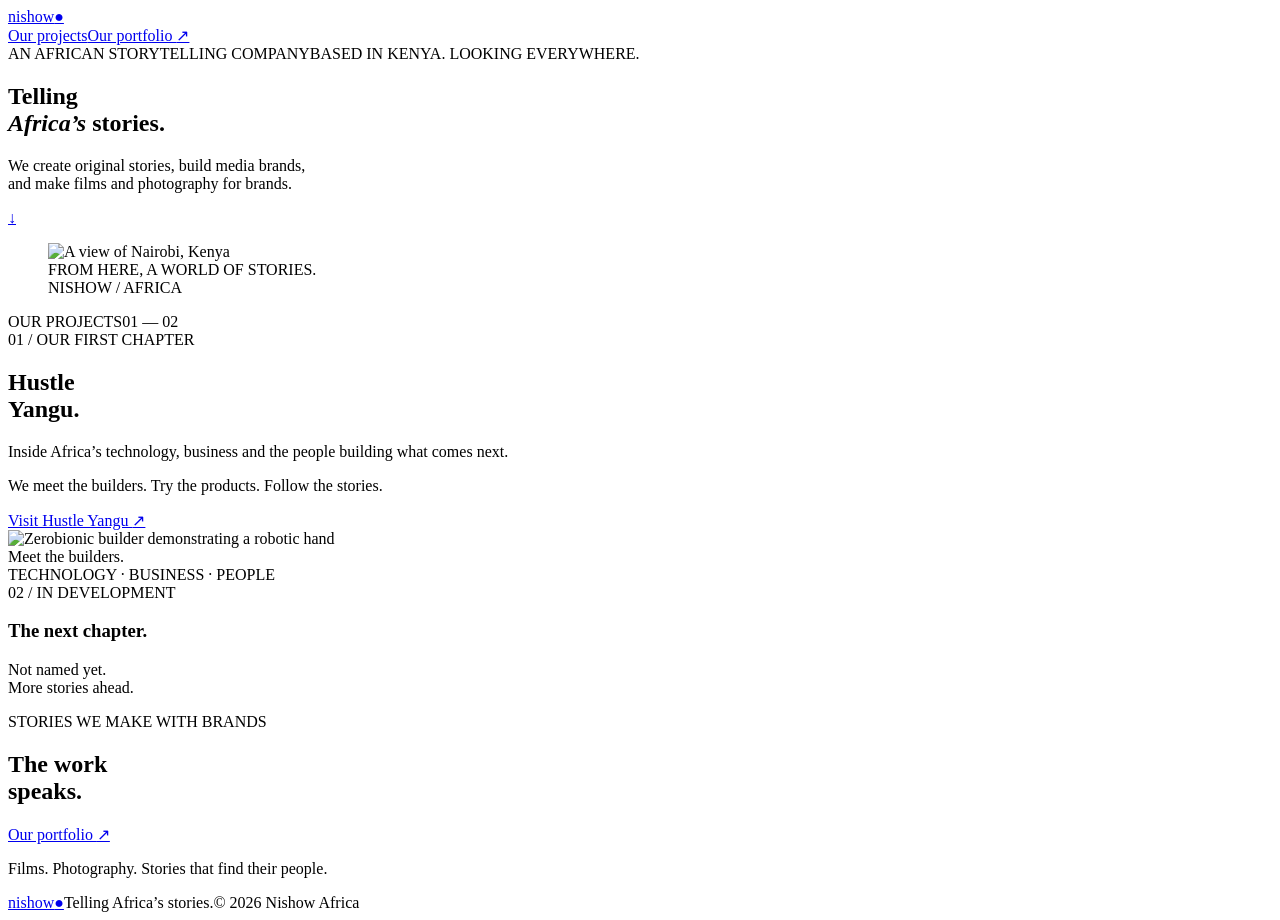
==== index.html @ 60943554 "Add Nishow Africa website" ====
<!doctype html><html lang="en"><head><meta charset="UTF-8"><meta name="viewport" content="width=device-width,initial-scale=1"><title>Nishow — Telling Africa’s stories</title><meta name="description" content="Nishow is an African storytelling company. Home of Hustle Yangu. Original stories, films and photography."><link rel="stylesheet" href="/style.css"></head><body><header><a class="wordmark" href="/" aria-label="Nishow home">nishow<span class="orange">●</span></a><nav aria-label="Main navigation"><a href="#projects">Our projects</a><a href="/portfolio.html">Our portfolio <span>↗</span></a></nav></header><main><section class="hero"><div class="eyebrow"><span>AN AFRICAN STORYTELLING COMPANY</span><span>BASED IN KENYA. LOOKING EVERYWHERE.</span></div><h1>Telling<br><em>Africa’s</em> stories<span class="orange">.</span></h1><div class="hero-bottom"><p>We create original stories, build media brands,<br class="desktop"> and make films and photography for brands.</p><a class="circle-link" href="#projects" aria-label="Explore our projects">↓</a></div><figure class="hero-image"><img src="/assets/nairobi.jpg" alt="A view of Nairobi, Kenya"><figcaption>FROM HERE, A WORLD OF STORIES.</figcaption><span class="frame-label">NISHOW / AFRICA</span></figure></section><section id="projects" class="projects"><div class="section-top"><span class="eyebrow">OUR PROJECTS</span><span class="eyebrow">01 — 02</span></div><article class="flagship"><div class="project-copy"><span class="eyebrow">01 / OUR FIRST CHAPTER</span><h2>Hustle<br>Yangu<span class="orange">.</span></h2><p>Inside Africa’s technology, business and the people building what comes next.</p><p class="subcopy">We meet the builders. Try the products. Follow the stories.</p><a class="text-link" href="https://hustleyangu.com/" target="_blank" rel="noopener noreferrer">Visit Hustle Yangu <span>↗</span></a></div><div class="project-image"><img src="/assets/hardware.jpg" alt="Zerobionic builder demonstrating a robotic hand" loading="lazy"><div class="image-title">Meet the builders.</div><span class="image-tag">TECHNOLOGY · BUSINESS · PEOPLE</span></div></article><article class="next-project"><span class="eyebrow">02 / IN DEVELOPMENT</span><h3>The next chapter.</h3><p>Not named yet.<br>More stories ahead.</p></article></section><section class="portfolio-callout"><span class="eyebrow">STORIES WE MAKE WITH BRANDS</span><div><h2>The work<br>speaks.</h2><a class="pill" href="/portfolio.html">Our portfolio <span>↗</span></a></div><p>Films. Photography. Stories that find their people.</p></section></main><footer><a class="wordmark" href="/">nishow<span class="orange">●</span></a><span>Telling Africa’s stories.</span><span>© 2026 Nishow Africa</span></footer></body></html>
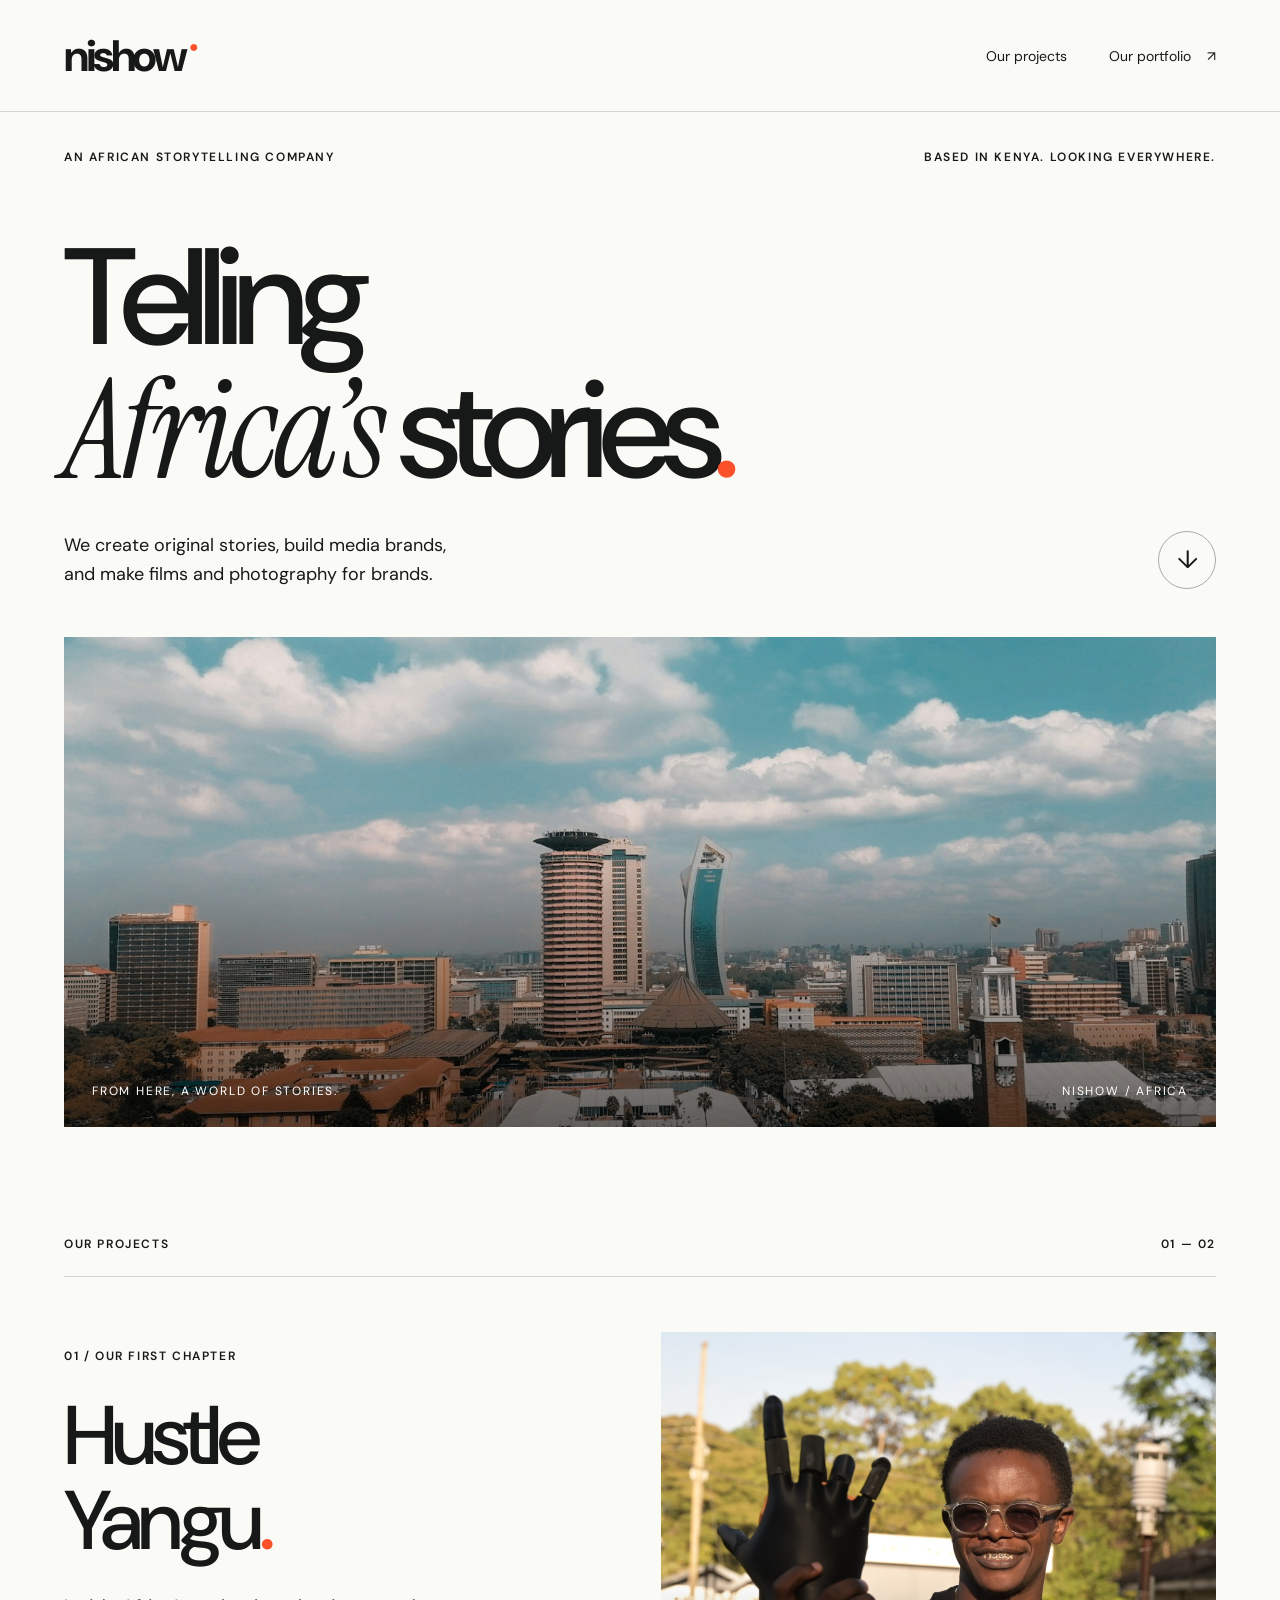
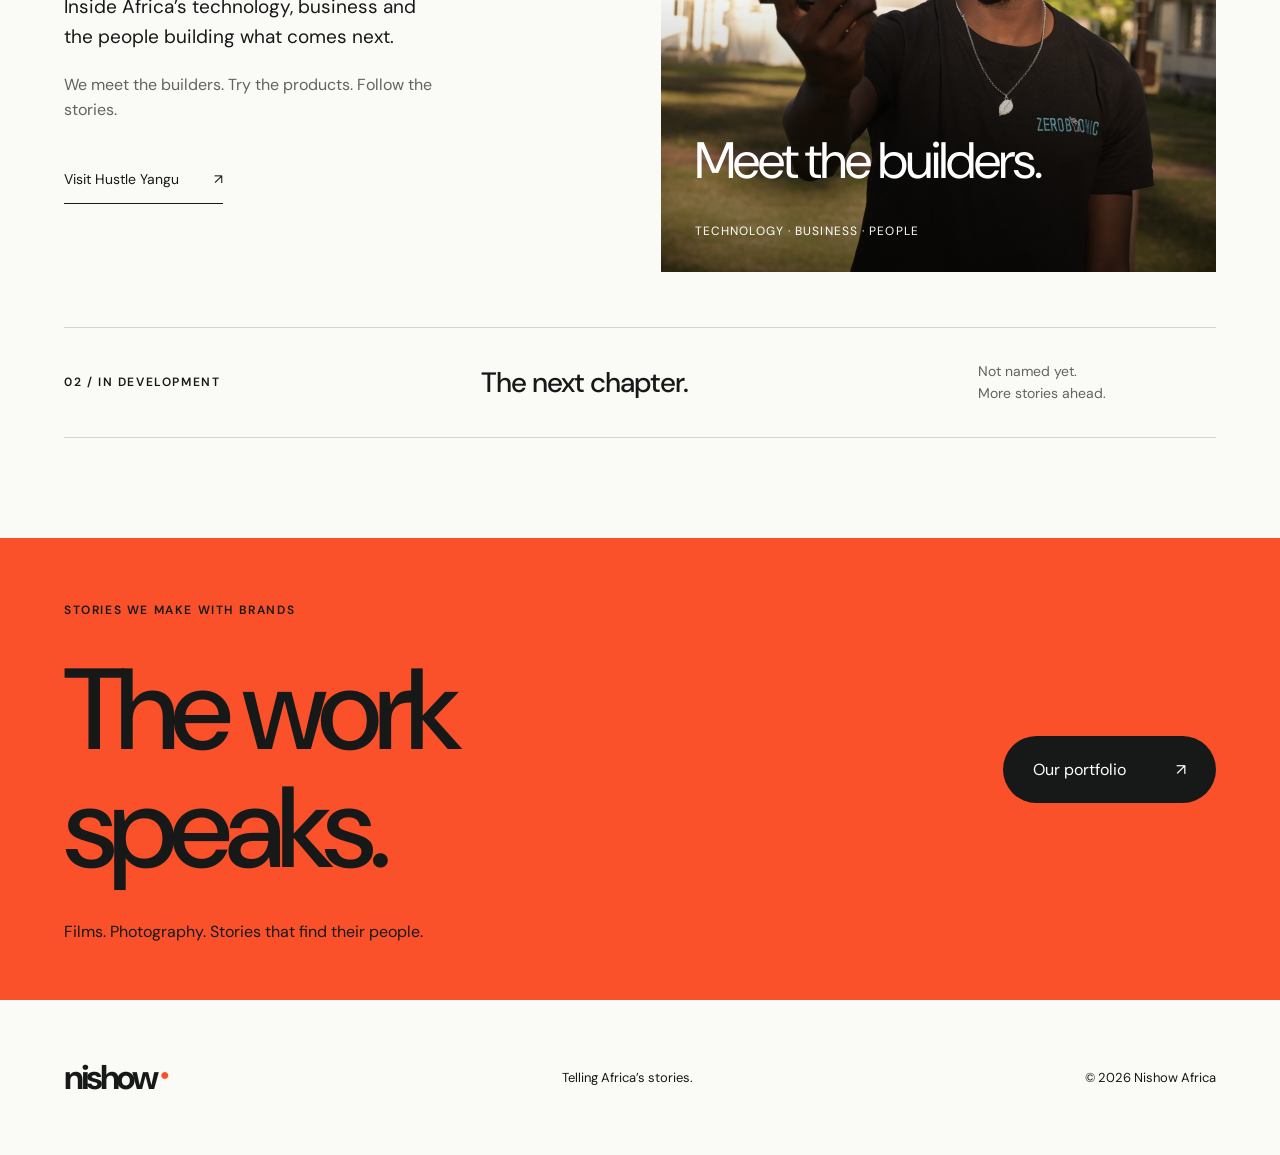
==== commit eb2fd1ab: "Deploy Nishow Africa website" ====
--- a/index.html
+++ b/index.html
@@ -1 +1 @@
-<!doctype html><html lang="en"><head><meta charset="UTF-8"><meta name="viewport" content="width=device-width,initial-scale=1"><title>Nishow — Telling Africa’s stories</title><meta name="description" content="Nishow is an African storytelling company. Home of Hustle Yangu. Original stories, films and photography."><link rel="stylesheet" href="/style.css"></head><body><header><a class="wordmark" href="/" aria-label="Nishow home">nishow<span class="orange">●</span></a><nav aria-label="Main navigation"><a href="#projects">Our projects</a><a href="/portfolio.html">Our portfolio <span>↗</span></a></nav></header><main><section class="hero"><div class="eyebrow"><span>AN AFRICAN STORYTELLING COMPANY</span><span>BASED IN KENYA. LOOKING EVERYWHERE.</span></div><h1>Telling<br><em>Africa’s</em> stories<span class="orange">.</span></h1><div class="hero-bottom"><p>We create original stories, build media brands,<br class="desktop"> and make films and photography for brands.</p><a class="circle-link" href="#projects" aria-label="Explore our projects">↓</a></div><figure class="hero-image"><img src="/assets/nairobi.jpg" alt="A view of Nairobi, Kenya"><figcaption>FROM HERE, A WORLD OF STORIES.</figcaption><span class="frame-label">NISHOW / AFRICA</span></figure></section><section id="projects" class="projects"><div class="section-top"><span class="eyebrow">OUR PROJECTS</span><span class="eyebrow">01 — 02</span></div><article class="flagship"><div class="project-copy"><span class="eyebrow">01 / OUR FIRST CHAPTER</span><h2>Hustle<br>Yangu<span class="orange">.</span></h2><p>Inside Africa’s technology, business and the people building what comes next.</p><p class="subcopy">We meet the builders. Try the products. Follow the stories.</p><a class="text-link" href="https://hustleyangu.com/" target="_blank" rel="noopener noreferrer">Visit Hustle Yangu <span>↗</span></a></div><div class="project-image"><img src="/assets/hardware.jpg" alt="Zerobionic builder demonstrating a robotic hand" loading="lazy"><div class="image-title">Meet the builders.</div><span class="image-tag">TECHNOLOGY · BUSINESS · PEOPLE</span></div></article><article class="next-project"><span class="eyebrow">02 / IN DEVELOPMENT</span><h3>The next chapter.</h3><p>Not named yet.<br>More stories ahead.</p></article></section><section class="portfolio-callout"><span class="eyebrow">STORIES WE MAKE WITH BRANDS</span><div><h2>The work<br>speaks.</h2><a class="pill" href="/portfolio.html">Our portfolio <span>↗</span></a></div><p>Films. Photography. Stories that find their people.</p></section></main><footer><a class="wordmark" href="/">nishow<span class="orange">●</span></a><span>Telling Africa’s stories.</span><span>© 2026 Nishow Africa</span></footer></body></html>
+<!doctype html><html lang="en"><head><meta charset="UTF-8"><meta name="viewport" content="width=device-width,initial-scale=1"><title>Nishow — Telling Africa’s stories</title><meta name="description" content="Nishow is an African storytelling company. Home of Hustle Yangu. Original stories, films and photography."><link rel="stylesheet" href="./style.css"></head><body><header><a class="wordmark" href="./" aria-label="Nishow home">nishow<span class="orange">●</span></a><nav aria-label="Main navigation"><a href="#projects">Our projects</a><a href="./portfolio.html">Our portfolio <span>↗</span></a></nav></header><main><section class="hero"><div class="eyebrow"><span>AN AFRICAN STORYTELLING COMPANY</span><span>BASED IN KENYA. LOOKING EVERYWHERE.</span></div><h1>Telling<br><em>Africa’s</em> stories<span class="orange">.</span></h1><div class="hero-bottom"><p>We create original stories, build media brands,<br class="desktop"> and make films and photography for brands.</p><a class="circle-link" href="#projects" aria-label="Explore our projects">↓</a></div><figure class="hero-image"><img src="./assets/nairobi.jpg" alt="A view of Nairobi, Kenya"><figcaption>FROM HERE, A WORLD OF STORIES.</figcaption><span class="frame-label">NISHOW / AFRICA</span></figure></section><section id="projects" class="projects"><div class="section-top"><span class="eyebrow">OUR PROJECTS</span><span class="eyebrow">01 — 02</span></div><article class="flagship"><div class="project-copy"><span class="eyebrow">01 / OUR FIRST CHAPTER</span><h2>Hustle<br>Yangu<span class="orange">.</span></h2><p>Inside Africa’s technology, business and the people building what comes next.</p><p class="subcopy">We meet the builders. Try the products. Follow the stories.</p><a class="text-link" href="https://hustleyangu.com/" target="_blank" rel="noopener noreferrer">Visit Hustle Yangu <span>↗</span></a></div><div class="project-image"><img src="./assets/hardware.jpg" alt="Zerobionic builder demonstrating a robotic hand" loading="lazy"><div class="image-title">Meet the builders.</div><span class="image-tag">TECHNOLOGY · BUSINESS · PEOPLE</span></div></article><article class="next-project"><span class="eyebrow">02 / IN DEVELOPMENT</span><h3>The next chapter.</h3><p>Not named yet.<br>More stories ahead.</p></article></section><section class="portfolio-callout"><span class="eyebrow">STORIES WE MAKE WITH BRANDS</span><div><h2>The work<br>speaks.</h2><a class="pill" href="./portfolio.html">Our portfolio <span>↗</span></a></div><p>Films. Photography. Stories that find their people.</p></section></main><footer><a class="wordmark" href="./">nishow<span class="orange">●</span></a><span>Telling Africa’s stories.</span><span>© 2026 Nishow Africa</span></footer></body></html>
--- a/style.css
+++ b/style.css
@@ -0,0 +1,4 @@
+@import url('https://fonts.googleapis.com/css2?family=DM+Sans:wght@400;500;600;700&family=Instrument+Serif:ital@0;1&display=swap');
+:root{--paper:#fafaf7;--ink:#171918;--orange:#fa512b;--muted:#62645f;--line:#d5d6d0}*{box-sizing:border-box}html{scroll-behavior:smooth;scroll-padding-top:30px}body{margin:0;background:var(--paper);color:var(--ink);font-family:'DM Sans',Arial,sans-serif;font-size:16px}a{color:inherit;text-decoration:none}button,input{font:inherit}a,button{-webkit-tap-highlight-color:transparent}a:focus-visible,button:focus-visible,input:focus-visible{outline:3px solid var(--orange);outline-offset:6px}header{height:112px;padding:0 5%;display:flex;align-items:center;justify-content:space-between;border-bottom:1px solid var(--line)}.wordmark{font-size:44px;letter-spacing:-3.5px;font-weight:700}.wordmark span{font-size:16px;vertical-align:top;letter-spacing:0;display:inline-block;margin:9px 0 0 5px}nav{display:flex;gap:42px;font-size:14px}nav a:hover,.text-link:hover{color:var(--orange)}nav span{margin-left:12px}.hero,.projects{padding:36px 5% 0}.eyebrow{font-size:12px;font-weight:600;letter-spacing:1.6px;line-height:1.6}.hero>.eyebrow{display:flex;justify-content:space-between}h1{font-size:clamp(72px,10.7vw,164px);font-weight:500;letter-spacing:-.075em;line-height:.97;margin:64px 0 34px}h1 em{font-family:'Instrument Serif',Georgia,serif;font-weight:400;letter-spacing:-.035em}.orange{color:var(--orange)}.hero-bottom{display:flex;justify-content:space-between;align-items:center;margin-bottom:48px}p{line-height:1.6}.hero-bottom p{font-size:18px;margin:0}.circle-link{border:1px solid #a9aca6;width:58px;height:58px;border-radius:100%;display:grid;place-items:center;font-size:25px;transition:background .2s}.circle-link:hover{background:var(--orange)}figure{margin:0}.hero-image{height:490px;position:relative;overflow:hidden;background:#303833}.hero-image img,.project-image img{width:100%;height:100%;object-fit:cover}.hero-image:after,.project-image:after{content:'';position:absolute;inset:0;background:linear-gradient(transparent 45%,#0009)}figcaption,.frame-label{position:absolute;z-index:1;bottom:28px;color:white;font-size:12px;letter-spacing:1.8px}figcaption{left:28px}.frame-label{right:28px}.projects{padding-top:108px;padding-bottom:100px}.section-top{display:flex;justify-content:space-between;border-bottom:1px solid var(--line);padding-bottom:22px}.flagship{display:grid;grid-template-columns:1fr 1.1fr;gap:8%;padding:55px 0}.project-copy{padding-top:12px}h2{font-weight:500;font-size:clamp(56px,6.5vw,100px);letter-spacing:-.06em;line-height:1.02;margin:28px 0}.project-copy p{max-width:380px;font-size:19px}.project-copy .subcopy{color:var(--muted);font-size:16px}.text-link{display:inline-flex;gap:35px;border-bottom:1px solid currentColor;padding:15px 0;font-size:14px;margin-top:16px}.project-image{min-height:540px;position:relative;background:#303833;overflow:hidden}.image-title{position:absolute;z-index:1;bottom:84px;left:34px;color:white;font-size:clamp(35px,4vw,62px);line-height:1.05;letter-spacing:-2px}.image-tag{position:absolute;z-index:1;bottom:33px;left:34px;color:white;font-size:12px;letter-spacing:1.1px}.next-project{border-top:1px solid var(--line);border-bottom:1px solid var(--line);display:grid;grid-template-columns:1fr 1.2fr .6fr;align-items:center;padding:32px 0;gap:20px}.next-project h3{font-size:28px;letter-spacing:-1px;font-weight:500;margin:0}.next-project p{color:var(--muted);font-size:14px;margin:0}.portfolio-callout{background:var(--orange);padding:60px 5% 55px}.portfolio-callout>div{display:flex;align-items:center;justify-content:space-between}.portfolio-callout h2{font-size:clamp(70px,9vw,140px);margin:32px 0}.pill{display:inline-flex;align-items:center;gap:50px;padding:23px 30px;background:var(--ink);color:white;border-radius:60px}.pill:hover{background:#30332f}.portfolio-callout>p{margin:0}footer{padding:55px 5%;display:flex;align-items:center;justify-content:space-between}footer>span{font-size:13px}footer .wordmark{font-size:34px}.portfolio-head{padding:70px 5% 45px}.portfolio-head h1{margin:28px 0;font-size:clamp(65px,9vw,135px)}.portfolio-head p{max-width:520px;color:var(--muted)}.portfolio-section{padding:30px 5% 65px}.portfolio-section h2{font-size:36px;margin:15px 0}.gallery{position:relative;margin-top:25px;background:#171918}.gallery img{width:100%;height:65vh;min-height:300px;max-height:720px;object-fit:contain;display:block}.gallery-bottom{background:var(--ink);color:white;padding:24px;display:flex;justify-content:space-between;align-items:center;gap:20px}.gallery-bottom p{margin:0;font-size:14px}.gallery-controls{display:flex;align-items:center;gap:20px}.gallery-controls button{border:1px solid #777;background:transparent;color:white;border-radius:50%;height:46px;width:46px;cursor:pointer;font-size:22px}.gallery-controls button:hover{background:var(--orange)}.sample-note{font-size:13px;color:var(--muted);margin-top:15px}.sample-note a{text-decoration:underline}.video-area{border-top:1px solid var(--line)}.embed-form{display:flex;gap:12px;margin:25px 0 10px}.embed-form input{min-width:0;flex:1;padding:17px;border:1px solid #aaa;background:transparent;border-radius:0}.embed-form button{border:0;background:var(--ink);color:white;padding:16px 24px;cursor:pointer}.embed-form button:hover{background:#383b36}.embed-stage{background:#e9eae5;min-height:240px;padding:40px;display:flex;flex-direction:column;align-items:center;justify-content:center;margin-top:24px}.embed-stage iframe{border:0;max-width:100%;background:white}.embed-stage .wide{width:100%;aspect-ratio:16/9}.embed-stage .portrait{width:390px;height:700px;max-height:80vh}.embed-stage .post{width:550px;height:700px;max-height:80vh}.embed-stage .empty{text-align:center;max-width:430px}.embed-stage .empty b{font-size:25px;font-weight:500}.embed-stage .empty p{color:var(--muted)}.source-link{margin-top:20px;font-size:14px;text-decoration:underline}.error{color:#ad281b;font-size:14px;min-height:22px}.back-link{font-size:14px}.back-link:hover{text-decoration:underline}@media(min-width:1500px){body{max-width:1800px;margin:auto}}@media(max-width:760px){header{height:85px}.wordmark{font-size:36px}nav{gap:20px;font-size:13px}.hero>.eyebrow span:last-child{display:none}.hero{padding-top:28px}h1{font-size:clamp(62px,13.5vw,100px);margin:45px 0 30px}.hero-bottom p{font-size:16px;max-width:78%}.desktop{display:none}.circle-link{width:44px;height:44px;flex-shrink:0}.hero-image{height:350px}.frame-label{display:none}figcaption{left:18px;font-size:11px}.projects{padding-top:65px;padding-bottom:65px}.flagship{grid-template-columns:1fr;gap:30px;padding:32px 0}.project-copy h2{font-size:65px}.project-copy p{max-width:450px}.project-image{height:430px;min-height:0}.image-title{font-size:48px}.next-project{grid-template-columns:1fr;gap:15px;padding:30px 0}.next-project p br{display:none}.portfolio-callout{padding-top:42px}.portfolio-callout>div{align-items:flex-start;flex-direction:column;gap:5px}.portfolio-callout .pill{margin-bottom:30px;padding:19px 25px}footer{flex-wrap:wrap;gap:25px}footer>span:last-child{width:100%}.portfolio-head{padding-top:45px}.gallery img{height:45vh;min-height:240px}.gallery-bottom{padding:18px;align-items:flex-start;flex-direction:column}.gallery-controls{align-self:flex-end}.embed-form{flex-direction:column}.embed-stage{padding:15px}.portfolio-section{padding-bottom:40px}}@media(prefers-reduced-motion:reduce){html{scroll-behavior:auto}*{transition:none!important}}
+/* Portfolio: a moving contact sheet and generous, platform-native players. */
+.project-image img{object-position:60% center}.portfolio-page{--paper:#171819;--ink:#f4f4f0;--muted:#a4a6a8;--line:#37383a}.portfolio-page header{border-color:var(--line)}.portfolio-heading{display:flex;align-items:flex-end;justify-content:space-between;gap:35px}.portfolio-heading h1{font-size:clamp(66px,8vw,122px);margin-bottom:30px}.portfolio-heading p{padding-bottom:20px}.section-links{gap:30px;padding-top:32px;border-top:1px solid var(--line)}.photo-section{padding:50px 0 65px;overflow:hidden}.strip-heading,.strip-footer{padding:0 5%;display:flex;justify-content:space-between;align-items:center;gap:24px}.strip-heading h2{font-size:48px;margin:12px 0}.outline-button{border:1px solid #696b6e;border-radius:40px;background:transparent;color:inherit;padding:14px 20px;cursor:pointer;font-size:14px}.outline-button:hover{border-color:var(--orange);color:var(--orange)}.photo-strip{overflow-x:auto;scrollbar-width:none;padding:45px 0 40px;touch-action:pan-x pan-y}.photo-strip::-webkit-scrollbar{display:none}.photo-track{display:flex;width:max-content}.photo-group{display:flex;gap:28px;padding-right:28px;padding-left:0}.photo-card{width:clamp(260px,26vw,430px);height:clamp(340px,32vw,520px);position:relative;padding:0;border:0;border-radius:23px;background:#2c2f32;overflow:hidden;cursor:zoom-in;transform:rotate(var(--tilt));transition:transform .45s cubic-bezier(.2,.7,.2,1),box-shadow .4s;isolation:isolate}.photo-card img{width:100%;height:100%;object-fit:cover;transition:transform .6s}.photo-card:after{content:'';position:absolute;inset:50% 0 0;background:linear-gradient(transparent,#000b);z-index:0}.photo-card span{position:absolute;bottom:22px;left:22px;right:22px;color:white;font-size:14px;text-align:left;z-index:1}.photo-card:hover,.photo-card:focus-visible{transform:rotate(0) translateY(-12px) scale(1.025);box-shadow:0 25px 40px #0007;z-index:2}.photo-card:hover img{transform:scale(1.045)}.strip-footer p{font-size:13px;color:var(--muted)}.strip-footer a{text-decoration:underline}.film-section{padding-top:30px}.film-section .section-top{align-items:flex-end;padding-bottom:35px}.film-section h2{font-size:clamp(48px,6vw,84px);margin:20px 0 0}.film-section .section-top>p{color:var(--muted);font-size:16px}.film-grid{display:grid;grid-template-columns:1fr 1fr;gap:60px 30px;padding-top:42px;align-items:start}.film-card{min-width:0}.video-player{position:relative;aspect-ratio:16/9;background:#25272a;border-radius:16px;overflow:hidden;box-shadow:0 0 0 1px #ffffff12;transition:box-shadow .3s,transform .3s}.video-cover{position:absolute;inset:0;width:100%;height:100%;border:0;padding:0;background:#25272a;cursor:pointer;overflow:hidden;color:white}.video-cover img{width:100%;height:100%;object-fit:cover;transition:transform .65s,filter .4s;filter:brightness(.8)}.play-disc{position:absolute;left:50%;top:50%;transform:translate(-50%,-50%);width:64px;height:64px;background:#f4f4f0;color:#171819;border-radius:50%;display:grid;place-items:center;padding-left:4px;transition:background .3s,scale .3s}.watch-label{position:absolute;bottom:22px;left:24px;font-size:12px;letter-spacing:2px}.video-player:has(.video-cover:hover),.video-player:has(.video-cover:focus-visible){transform:translateY(-6px);box-shadow:0 20px 45px #0006,0 0 0 1px #fa512b}.video-cover:hover img,.video-cover:focus-visible img{transform:scale(1.045);filter:brightness(1)}.video-cover:hover .play-disc{background:var(--orange);scale:1.08}.video-player iframe{display:block;border:0;width:100%;height:100%;position:absolute;inset:0}.film-info{display:flex;justify-content:space-between;gap:20px;align-items:center;padding:22px 2px 0}.film-info .eyebrow{color:var(--muted)}.film-info h3{font-size:23px;font-weight:500;letter-spacing:-.6px;margin:8px 0}.film-info>a{border:1px solid #626468;border-radius:50%;width:42px;height:42px;display:grid;place-items:center;flex-shrink:0}.film-info>a:hover{background:var(--orange);border-color:var(--orange)}.social-post{border:1px solid var(--line);background:#1e2022;border-radius:16px;padding:25px;display:flex;flex-direction:column;align-items:center;min-height:300px;transition:border-color .3s,box-shadow .3s}.social-post:hover{border-color:#777;box-shadow:0 15px 40px #0004}.social-post>.eyebrow{align-self:flex-start}.social-post .twitter-tweet{max-width:100%!important;width:100%;margin:20px 0 0!important}.social-post blockquote{margin:30px 0;line-height:1.7}.social-post blockquote a{text-decoration:underline}.playback-note{font-size:13px;color:var(--muted);margin-top:50px}.photo-dialog{width:100vw;height:100dvh;max-width:none;max-height:none;padding:60px 5% 25px;background:#111e;color:white;border:0;margin:0;overflow:hidden}.photo-dialog::backdrop{background:#000c;backdrop-filter:blur(12px)}.photo-dialog[open]{display:flex;flex-direction:column;align-items:center;justify-content:center}.photo-dialog>img{max-width:100%;max-height:calc(100dvh - 170px);object-fit:contain;border-radius:5px;min-height:0}.viewer-close{position:absolute;top:15px;right:25px;width:45px;height:45px;font-size:32px;background:transparent;color:white;border:1px solid #777;border-radius:50%;cursor:pointer}.viewer-bar{display:flex;width:min(900px,100%);justify-content:space-between;align-items:center;gap:15px;margin-top:18px}.viewer-bar button{background:transparent;border:1px solid #777;border-radius:50%;color:white;width:44px;height:44px;flex-shrink:0;font-size:22px;cursor:pointer}.viewer-bar p{font-size:14px;text-align:center}.portfolio-page footer{border-top:1px solid var(--line)}@media(max-width:760px){.portfolio-heading{display:block}.portfolio-heading p{padding-bottom:5px}.portfolio-heading h1{font-size:clamp(56px,12vw,88px)}.section-links{gap:20px;font-size:12px}.strip-heading{align-items:flex-end}.strip-heading h2{font-size:35px}.outline-button{padding:12px;font-size:12px;white-space:nowrap}.photo-card{width:72vw;height:95vw;max-height:480px}.photo-group{gap:22px;padding-right:22px}.strip-footer{align-items:flex-start;flex-direction:column;gap:0}.strip-footer p{margin:5px 0}.film-grid{grid-template-columns:1fr;gap:40px}.film-section .section-top>p{display:none}.social-post{padding:16px}.film-info h3{font-size:21px}.watch-label{bottom:16px;left:18px}.play-disc{height:54px;width:54px}.photo-dialog{padding-left:12px;padding-right:12px}}@media(prefers-reduced-motion:reduce){.photo-card:hover,.photo-card:focus-visible,.video-player:has(.video-cover:hover){transform:none}.photo-card img,.video-cover img{transition:none}}
